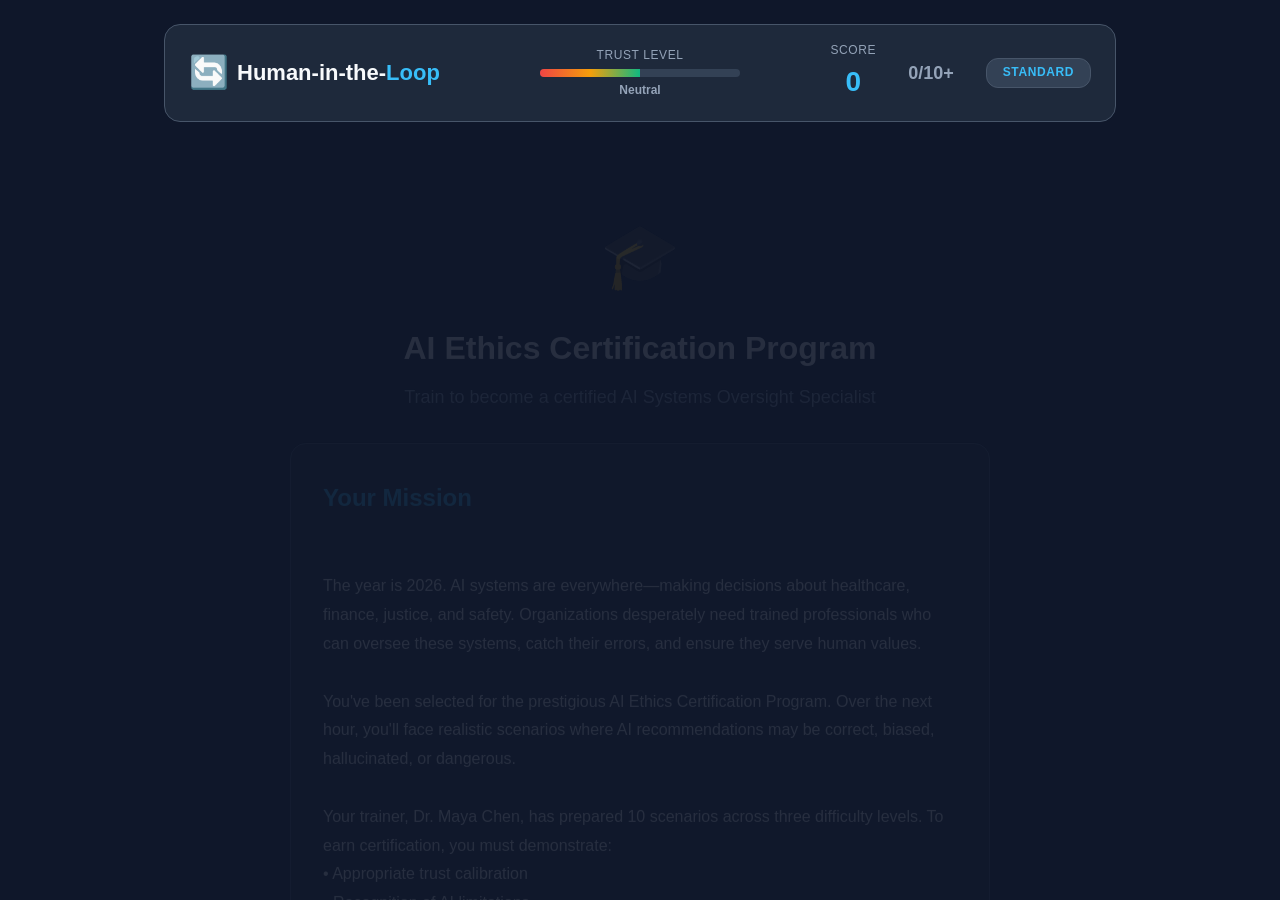
==== cg-ai-literacy-and-safety/index.html @ 9bdee933 "Deploy mobile-optimized Human-in-the-Loop AI ethics game    - Add PWA meta tags (apple-mobile-web-ap" ====
<!DOCTYPE html>
<html lang="en">
<head>
    <meta charset="UTF-8">
    <meta http-equiv="refresh" content="0;url=demos/human-in-the-loop/web-vanilla/index.html">
    <title>AI Literacy Card Games - Human-in-the-Loop</title>
</head>
<body>
    <p>Redirecting to <a href="demos/human-in-the-loop/web-vanilla/index.html">Human-in-the-Loop Game</a>...</p>
</body>
</html>
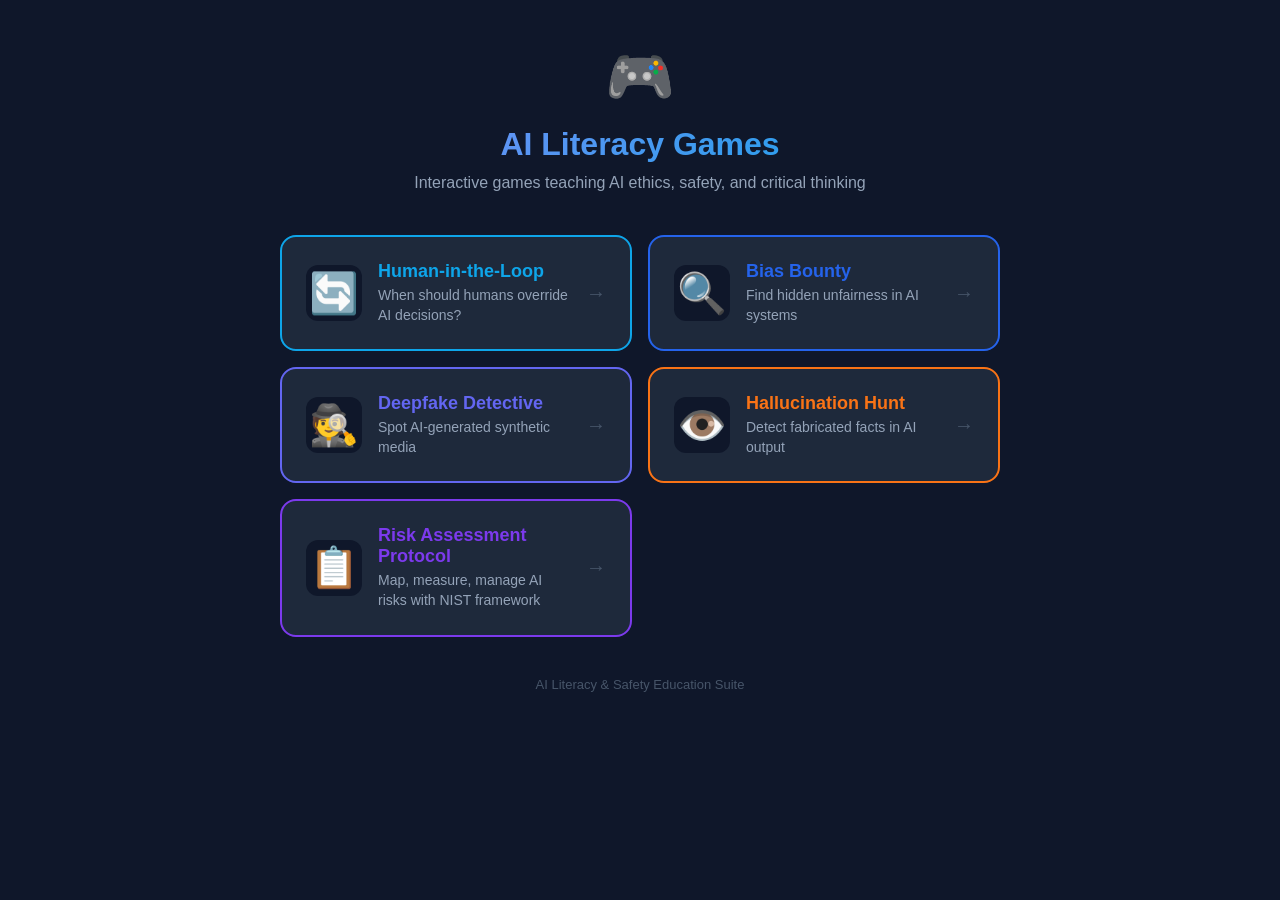
==== commit 51e2d2b7: "Add game directory landing page and deploy 4 new mobile-optimized demos Replace root redirect with a" ====
--- a/cg-ai-literacy-and-safety/index.html
+++ b/cg-ai-literacy-and-safety/index.html
@@ -2,10 +2,10 @@
 <html lang="en">
 <head>
     <meta charset="UTF-8">
-    <meta http-equiv="refresh" content="0;url=demos/human-in-the-loop/web-vanilla/index.html">
-    <title>AI Literacy Card Games - Human-in-the-Loop</title>
+    <meta http-equiv="refresh" content="0;url=../index.html">
+    <title>AI Literacy Games - Redirecting</title>
 </head>
 <body>
-    <p>Redirecting to <a href="demos/human-in-the-loop/web-vanilla/index.html">Human-in-the-Loop Game</a>...</p>
+    <p>Redirecting to <a href="../index.html">AI Literacy Games</a>...</p>
 </body>
 </html>
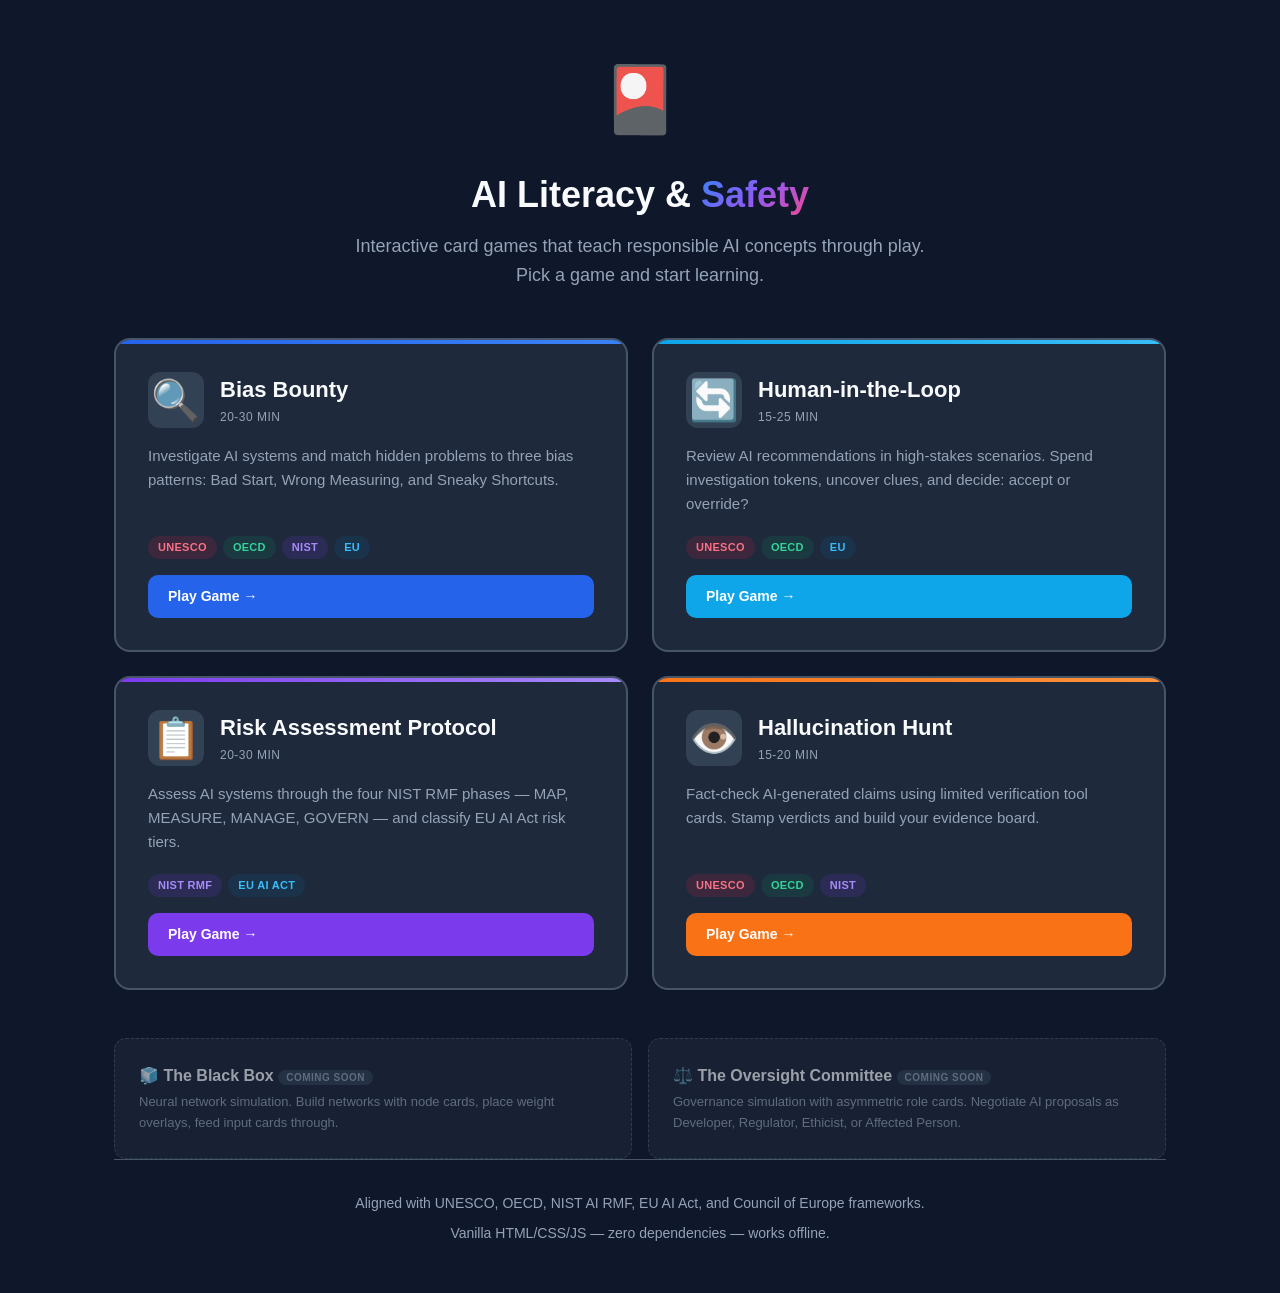
==== commit 15122f69: "Restructure repo and add card game aesthetic across all games    - Rename demos/ to games/, flatten " ====
--- a/cg-ai-literacy-and-safety/index.html
+++ b/cg-ai-literacy-and-safety/index.html
@@ -2,10 +2,10 @@
 <html lang="en">
 <head>
     <meta charset="UTF-8">
-    <meta http-equiv="refresh" content="0;url=../index.html">
+    <meta http-equiv="refresh" content="0;url=games/index.html">
     <title>AI Literacy Games - Redirecting</title>
 </head>
 <body>
-    <p>Redirecting to <a href="../index.html">AI Literacy Games</a>...</p>
+    <p>Redirecting to <a href="games/index.html">AI Literacy Games</a>...</p>
 </body>
 </html>
